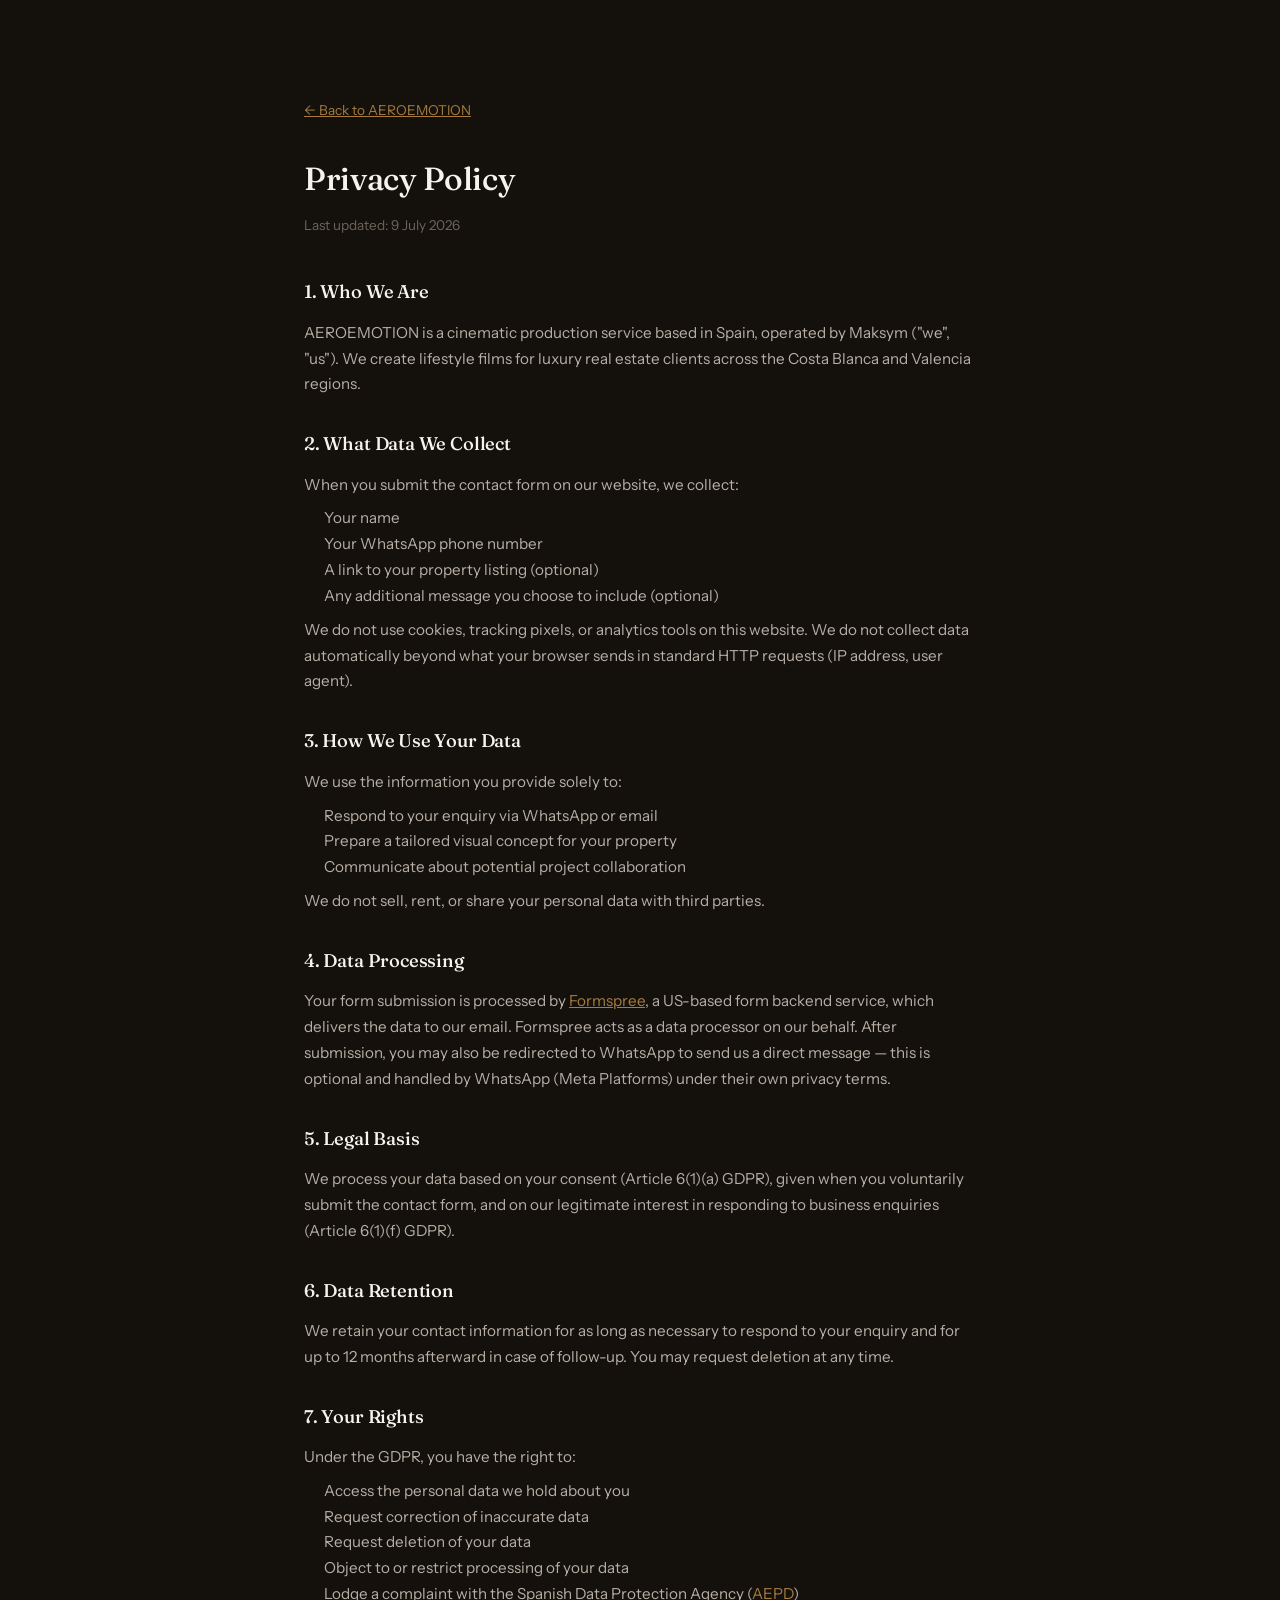
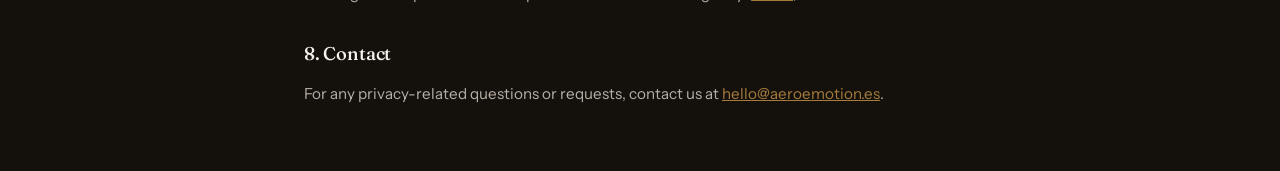
==== privacy.html @ 1908b2d3 "Wire up Formspree + WhatsApp form flow; add privacy policy and OG image Form now sends data to Forms" ====
<!DOCTYPE html>
<html lang="en">
<head>
<meta charset="UTF-8">
<meta name="viewport" content="width=device-width, initial-scale=1">
<meta name="theme-color" content="#14110d">
<title>Privacy Policy — AEROEMOTION</title>
<meta name="robots" content="noindex">
<link rel="icon" type="image/svg+xml" href="assets/images/favicon.svg">
<link rel="preconnect" href="https://fonts.googleapis.com">
<link rel="preconnect" href="https://fonts.gstatic.com" crossorigin>
<link href="https://fonts.googleapis.com/css2?family=Fraunces:ital,opsz,wght@0,9..144,300..700;1,9..144,400..600&family=Instrument+Sans:ital,wght@0,400;0,500;0,600;0,700;1,400;1,500&display=swap" rel="stylesheet">
<link rel="stylesheet" href="css/style.css">
<style>
  .privacy { max-width: 720px; margin: 0 auto; padding: 6rem 1.5rem 4rem; }
  .privacy h1 { font-family: 'Fraunces', serif; font-size: 2rem; margin-bottom: 0.5rem; color: #f6f3ee; }
  .privacy .updated { font-size: 0.85rem; color: #6b6359; margin-bottom: 2.5rem; }
  .privacy h2 { font-family: 'Fraunces', serif; font-size: 1.15rem; color: #f6f3ee; margin: 2rem 0 0.75rem; }
  .privacy p, .privacy li { font-size: 0.95rem; line-height: 1.7; color: #b7afa5; }
  .privacy ul { padding-left: 1.25rem; margin: 0.5rem 0; }
  .privacy a { color: #A67B3D; text-decoration: underline; }
  .privacy__back { display: inline-block; margin-bottom: 2rem; font-size: 0.85rem; color: #6b6359; text-decoration: none; }
  .privacy__back:hover { color: #b7afa5; }
</style>
</head>
<body>

<main class="privacy">
  <a href="/" class="privacy__back">&larr; Back to AEROEMOTION</a>

  <h1>Privacy Policy</h1>
  <p class="updated">Last updated: 9 July 2026</p>

  <h2>1. Who We Are</h2>
  <p>AEROEMOTION is a cinematic production service based in Spain, operated by Maksym ("we", "us"). We create lifestyle films for luxury real estate clients across the Costa Blanca and Valencia regions.</p>

  <h2>2. What Data We Collect</h2>
  <p>When you submit the contact form on our website, we collect:</p>
  <ul>
    <li>Your name</li>
    <li>Your WhatsApp phone number</li>
    <li>A link to your property listing (optional)</li>
    <li>Any additional message you choose to include (optional)</li>
  </ul>
  <p>We do not use cookies, tracking pixels, or analytics tools on this website. We do not collect data automatically beyond what your browser sends in standard HTTP requests (IP address, user agent).</p>

  <h2>3. How We Use Your Data</h2>
  <p>We use the information you provide solely to:</p>
  <ul>
    <li>Respond to your enquiry via WhatsApp or email</li>
    <li>Prepare a tailored visual concept for your property</li>
    <li>Communicate about potential project collaboration</li>
  </ul>
  <p>We do not sell, rent, or share your personal data with third parties.</p>

  <h2>4. Data Processing</h2>
  <p>Your form submission is processed by <a href="https://formspree.io/legal/privacy-policy/" target="_blank" rel="noopener">Formspree</a>, a US-based form backend service, which delivers the data to our email. Formspree acts as a data processor on our behalf. After submission, you may also be redirected to WhatsApp to send us a direct message — this is optional and handled by WhatsApp (Meta Platforms) under their own privacy terms.</p>

  <h2>5. Legal Basis</h2>
  <p>We process your data based on your consent (Article 6(1)(a) GDPR), given when you voluntarily submit the contact form, and on our legitimate interest in responding to business enquiries (Article 6(1)(f) GDPR).</p>

  <h2>6. Data Retention</h2>
  <p>We retain your contact information for as long as necessary to respond to your enquiry and for up to 12 months afterward in case of follow-up. You may request deletion at any time.</p>

  <h2>7. Your Rights</h2>
  <p>Under the GDPR, you have the right to:</p>
  <ul>
    <li>Access the personal data we hold about you</li>
    <li>Request correction of inaccurate data</li>
    <li>Request deletion of your data</li>
    <li>Object to or restrict processing of your data</li>
    <li>Lodge a complaint with the Spanish Data Protection Agency (<a href="https://www.aepd.es" target="_blank" rel="noopener">AEPD</a>)</li>
  </ul>

  <h2>8. Contact</h2>
  <p>For any privacy-related questions or requests, contact us at <a href="mailto:hello@aeroemotion.es">hello@aeroemotion.es</a>.</p>
</main>

</body>
</html>
---- css/style.css ----
/* ============ Reset & base ============ */
*, *::before, *::after { box-sizing: border-box; }
html { scroll-behavior: smooth; scroll-padding-top: 6.5rem; cursor: default; }
input, textarea, select { cursor: text; }
select { cursor: default; }
body {
  margin: 0;
  background: #14110d;
  color: #f6f3ee;
  font-family: 'Instrument Sans', system-ui, sans-serif;
  font-size: 16px;
  line-height: 1.65;
  -webkit-font-smoothing: antialiased;
  overflow-x: hidden;
}
img, video { display: block; max-width: 100%; }
a { color: inherit; text-decoration: none; }
button { font-family: inherit; cursor: pointer; background: none; border: none; color: inherit; }
ul, ol { margin: 0; padding: 0; list-style: none; }
h1, h2, h3, h4 { margin: 0; font-family: 'Fraunces', serif; font-weight: 500; letter-spacing: -0.01em; }
p { margin: 0; }
::selection { background: #D4A853; color: #14110d; }

:focus-visible {
  outline: 2px solid #A67B3D;
  outline-offset: 3px;
  border-radius: 2px;
}

@media (prefers-reduced-motion: reduce) {
  *, *::before, *::after { animation-duration: 0.01ms !important; animation-iteration-count: 1 !important; transition-duration: 0.01ms !important; scroll-behavior: auto !important; }
}

/* ============ Helpers ============ */
.skip-link {
  position: absolute;
  left: -9999px;
  top: 1rem;
  background: #D4A853;
  color: #14110d;
  padding: 0.6rem 1rem;
  border-radius: 0.4rem;
  font-weight: 600;
  z-index: 100;
}
.skip-link:focus { left: 1rem; }

.grain {
  position: fixed;
  inset: 0;
  z-index: 90;
  pointer-events: none;
  opacity: 0.05;
  mix-blend-mode: overlay;
  background-image: url("data:image/svg+xml,%3Csvg xmlns='http://www.w3.org/2000/svg' width='200' height='200'%3E%3Cfilter id='n'%3E%3CfeTurbulence type='fractalNoise' baseFrequency='0.9' numOctaves='2' stitchTiles='stitch'/%3E%3C/filter%3E%3Crect width='100%25' height='100%25' filter='url(%23n)'/%3E%3C/svg%3E");
  background-size: 200px 200px;
  animation: grain-shift 1.6s steps(10) infinite;
}
@keyframes grain-shift {
  0%, 100% { background-position: 0px 0px; }
  10% { background-position: -37px -18px; }
  20% { background-position: 64px -52px; }
  30% { background-position: -82px 31px; }
  40% { background-position: 19px 77px; }
  50% { background-position: -55px -41px; }
  60% { background-position: 88px 12px; }
  70% { background-position: -23px -69px; }
  80% { background-position: 41px 58px; }
  90% { background-position: -67px 24px; }
}

/* Desktop has the nav-underline scroll-spy for orientation; mobile loses
   all of that the moment the hamburger menu closes, on a page long enough
   that "how much is left" is a real question. A thin persistent bar
   answers it without taking any attention. */
@media (max-width: 900px) {
  .scroll-progress {
    position: fixed;
    top: 0;
    left: 0;
    height: 3px;
    width: 0%;
    background: linear-gradient(90deg, #A67B3D, #C49440);
    z-index: 95;
    pointer-events: none;
  }
}

.wrap {
  width: 100%;
  max-width: 1280px;
  margin-inline: auto;
  padding-inline: 1.5rem;
}
@media (min-width: 768px) { .wrap { padding-inline: 2.5rem; } }

.section { padding-block: clamp(4rem, 10vw, 8rem); }
@media (max-width: 900px) {
  /* Every dark section sat on the exact same flat black with zero variation,
     which is what reads as cheap/flat on a small screen where you can't see
     several sections at once for the rhythm to register. A per-section glow
     tied to each section's own box created a visible seam at every section
     boundary (each one faded back to black at a slightly different point).
     A single fixed, viewport-relative glow has no per-section edges to line
     up, so it adds depth without ever creating a seam. */
  body::before {
    content: '';
    position: fixed;
    inset: 0;
    z-index: -1;
    pointer-events: none;
    background:
      radial-gradient(ellipse 70% 45% at 18% 20%, rgba(166,123,61,0.05), transparent 60%),
      radial-gradient(ellipse 65% 45% at 85% 75%, rgba(166,123,61,0.045), transparent 60%);
  }
}

.section-head { max-width: 46rem; margin-bottom: clamp(2.5rem, 6vw, 4.5rem); }
.section-head h2 { font-size: clamp(2rem, 4.2vw, 3.25rem); line-height: 1.12; margin-bottom: 1.25rem; text-wrap: balance; }
.section-head .lead { max-width: 38rem; }

/* One emphasised phrase per paragraph — gives the eye something to catch
   on a skim instead of every paragraph being a uniform grey block. */
.hl { color: #C49440; font-weight: 700; }

.eyebrow {
  display: inline-block;
  font-family: 'Instrument Sans', sans-serif;
  font-size: 0.75rem;
  font-weight: 600;
  letter-spacing: 0.22em;
  text-transform: uppercase;
  color: #A67B3D;
  margin-bottom: 1rem;
}

.lead { color: #b7afa5; font-size: 1.05rem; line-height: 1.7; }

/* Buttons */
.btn {
  display: inline-flex;
  align-items: center;
  justify-content: center;
  gap: 0.6rem;
  padding: 0.85rem 1.75rem;
  border-radius: 999px;
  font-size: 0.875rem;
  font-weight: 600;
  letter-spacing: 0.02em;
  white-space: nowrap;
  transition: transform 0.35s cubic-bezier(.16,1,.3,1), background-color 0.25s, border-color 0.25s, color 0.25s, box-shadow 0.35s;
}
.btn--primary {
  position: relative;
  overflow: hidden;
  background: #D4A853;
  color: #14110d;
  border: 1px solid #7A5520;
}
.btn--primary:hover { background: #E0BD6A; transform: translateY(-2px); box-shadow: 0 14px 32px -16px rgba(212,168,83,0.55); }
.btn--primary:active { background: #E0BD6A; transform: scale(0.96); box-shadow: 0 6px 18px -10px rgba(212,168,83,0.5); }
/* A slow metallic glint sweeping across the fill — reads as polished metal
   rather than a flat colour block. */
.btn--primary::after {
  content: '';
  position: absolute;
  top: 0;
  left: -60%;
  width: 35%;
  height: 100%;
  background: linear-gradient(100deg, transparent, rgba(255,255,255,0.65), rgba(122,85,32,0.35), transparent);
  pointer-events: none;
  animation: metal-shine 6s ease-in-out infinite;
}
@keyframes metal-shine {
  0% { left: -60%; }
  20% { left: 130%; }
  100% { left: 130%; }
}
.btn--ghost { border: 1px solid rgba(246,243,238,0.16); color: #f6f3ee; }
.btn--ghost:hover { border-color: #A67B3D; color: #A67B3D; transform: translateY(-2px); box-shadow: 0 12px 28px -16px rgba(166,123,61,0.4); }
.btn--ghost:active { border-color: #A67B3D; color: #A67B3D; transform: scale(0.96); }
.btn--ghost .icon { width: 1.1rem; height: 1.1rem; transition: transform 0.3s cubic-bezier(.16,1,.3,1); }
.btn--ghost:hover .icon { transform: translateX(3px); }
.btn--sm { padding: 0.6rem 1.35rem; font-size: 0.8rem; }

.icon { width: 1.5rem; height: 1.5rem; }

/* Reveal-on-scroll */
.reveal { opacity: 0; transform: translateY(24px); transition: opacity 0.8s cubic-bezier(.16,1,.3,1), transform 0.8s cubic-bezier(.16,1,.3,1); }
.reveal.is-visible { opacity: 1; transform: translateY(0); }

/* Split-word headline reveal — headings get a line-by-line "blinds" reveal
   instead of the blanket block fade-up above. */
.reveal--split { opacity: 1; transform: none; transition: none; }
.reveal--split .word { display: inline-block; overflow: hidden; }
.reveal--split .word__inner {
  display: inline-block;
  transform: translateY(110%);
  transition: transform 0.75s cubic-bezier(.16,1,.3,1);
  transition-delay: calc(var(--word-i, 0) * 50ms);
}
.reveal--split.is-visible .word__inner { transform: translateY(0); }

/* ============ Navbar ============ */
.navbar {
  position: fixed;
  top: 1rem;
  left: 1rem;
  right: 1rem;
  z-index: 50;
  border-radius: 1rem;
  border: 1px solid rgba(246,243,238,0.08);
  background: rgba(12,11,10,0.55);
  backdrop-filter: blur(16px);
  -webkit-backdrop-filter: blur(16px);
  transition: background-color 0.3s, border-color 0.3s, box-shadow 0.3s;
}
.navbar.is-scrolled {
  background: rgba(12,11,10,0.85);
  border-color: rgba(246,243,238,0.12);
  box-shadow: 0 12px 32px -16px rgba(0,0,0,0.5);
}
.navbar__inner {
  display: flex;
  align-items: center;
  justify-content: space-between;
  padding: 0.85rem 1.25rem;
}
.navbar__logo {
  font-family: 'Fraunces', serif;
  font-size: 1.05rem;
  font-weight: 600;
  letter-spacing: 0.12em;
}
.navbar__logo-accent {
  background: linear-gradient(135deg, #6B4A1A 0%, #A67B3D 25%, #D4A853 50%, #C49440 75%, #7A5520 100%);
  -webkit-background-clip: text;
  -webkit-text-fill-color: transparent;
  background-clip: text;
}
.navbar__links { display: none; align-items: center; gap: 2rem; }
.navbar__link {
  position: relative;
  font-size: 0.85rem;
  font-weight: 500;
  color: #b7afa5;
  letter-spacing: 0.02em;
  transition: color 0.25s;
}
.navbar__link::after {
  content: '';
  position: absolute;
  left: 0;
  bottom: -0.4rem;
  width: 100%;
  height: 1px;
  background: #A67B3D;
  transform: scaleX(0);
  transform-origin: left;
  transition: transform 0.4s cubic-bezier(.16,1,.3,1);
}
.navbar__link:hover { color: #f6f3ee; }
.navbar__link.is-active { color: #f6f3ee; }
.navbar__link.is-active::after { transform: scaleX(1); }
.navbar__cta { margin-left: 0.5rem; }
.navbar__toggle {
  display: flex;
  align-items: center;
  justify-content: center;
  width: 2.75rem;
  height: 2.75rem;
  color: #f6f3ee;
}
.navbar__toggle .icon--close { display: none; }
.navbar__toggle.is-active .icon--open { display: none; }
.navbar__toggle.is-active .icon--close { display: block; }

.mobile-menu {
  position: fixed;
  inset: 0;
  z-index: 45;
  display: flex;
  flex-direction: column;
  justify-content: center;
  gap: 0.25rem;
  padding: 7rem 1.75rem 3rem;
  background: rgba(10,9,8,0.97);
  backdrop-filter: blur(20px);
  -webkit-backdrop-filter: blur(20px);
  opacity: 0;
  visibility: hidden;
  transform: translateY(-10px);
  transition: opacity 0.4s ease, transform 0.4s cubic-bezier(.16,1,.3,1), visibility 0.4s;
}
.mobile-menu.is-open { opacity: 1; visibility: visible; transform: translateY(0); }
.mobile-menu__nav { display: flex; flex-direction: column; }
.mobile-menu__link {
  padding: 1.1rem 0.1rem;
  font-family: 'Fraunces', serif;
  font-size: clamp(1.5rem, 6vw, 1.85rem);
  font-weight: 500;
  letter-spacing: -0.01em;
  color: #f6f3ee;
  border-bottom: 1px solid rgba(246,243,238,0.08);
}
.mobile-menu__cta { margin-top: 1.75rem; justify-content: center; padding: 1rem 1.75rem; min-height: 48px; }
html.menu-open, html.menu-open body { overflow: hidden; }

@media (min-width: 1024px) {
  .navbar__links { display: flex; }
  .navbar__toggle { display: none; }
  .mobile-menu { display: none; }
}

/* ============ Placeholder backgrounds ============ */
.placeholder-gradient {
  position: absolute;
  inset: 0;
  width: 100%;
  height: 100%;
}
.placeholder-gradient--hero {
  background: radial-gradient(ellipse at 65% 38%, rgba(166,123,61,0.16) 0%, transparent 62%), #1a1410;
}
.placeholder-gradient--1 {
  background: radial-gradient(ellipse at 35% 42%, rgba(166,123,61,0.10) 0%, transparent 58%), #141008;
}
.placeholder-gradient--2 {
  background: radial-gradient(ellipse at 68% 32%, rgba(90,150,130,0.08) 0%, transparent 58%), #0d1312;
}
.placeholder-gradient--3 {
  background: radial-gradient(ellipse at 50% 28%, rgba(166,123,61,0.12) 0%, transparent 55%), #120f0a;
}

/* ============ Hero art (generative placeholder scene) ============ */
.hero__art { position: absolute; inset: 0; pointer-events: none; }
.hero__art svg { width: 100%; height: 100%; display: block; }

.hero-art__sun {
  fill: #A67B3D;
  fill-opacity: 0.55;
  transform-origin: 1220px 210px;
  animation: sun-pulse 14s ease-in-out infinite;
}
@keyframes sun-pulse {
  0%, 100% { transform: scale(1); opacity: 0.7; }
  50% { transform: scale(1.18); opacity: 1; }
}

.hero-art__ridge--back { fill: #24343a; fill-opacity: 0.55; }
.hero-art__ridge--front { fill: #14110e; }
.hero-art__glint { fill: #A67B3D; fill-opacity: 0.14; }

.hero-art__flightpath {
  fill: none;
  stroke: #A67B3D;
  stroke-opacity: 0.4;
  stroke-width: 1.5;
  stroke-dasharray: 2 14;
  stroke-linecap: round;
  animation: flightpath-flow 8s linear infinite;
}
@keyframes flightpath-flow {
  to { stroke-dashoffset: -160; }
}

.hero-art__drone {
  fill: #f6e7c8;
  animation: drone-fly 20s ease-in-out infinite alternate;
}
@keyframes drone-fly {
  0%   { cx: -40px; cy: 300px; opacity: 0; }
  10%  { opacity: 1; }
  30%  { cx: 320px; cy: 195px; }
  55%  { cx: 760px; cy: 260px; }
  80%  { cx: 1180px; cy: 190px; }
  90%  { opacity: 1; }
  100% { cx: 1650px; cy: 240px; opacity: 0; }
}

/* ============ Hero ============ */
.hero {
  position: relative;
  min-height: 100vh;
  min-height: 100dvh;
  display: flex;
  align-items: flex-end;
  overflow: hidden;
}
.hero__media { position: absolute; inset: 0; overflow: hidden; }
.hero__overlay {
  position: absolute;
  inset: 0;
  /* Anchored to the actual heading position (set by JS) rather than a
     guessed fixed percentage, so the empty video area above the text
     always stays bright regardless of how many lines the heading wraps to. */
  background: linear-gradient(180deg,
    transparent 0%,
    transparent calc(var(--hero-zone-top, 65%) - 8%),
    rgba(12,11,10,0.8) var(--hero-zone-top, 65%),
    rgba(12,11,10,0.9) var(--hero-zone-bottom, 90%),
    rgba(12,11,10,0.95) 100%
  );
}
.hero__vignette {
  position: absolute;
  inset: 0;
  pointer-events: none;
}
.hero__particles {
  position: absolute;
  inset: 0;
  width: 100%;
  height: 100%;
  z-index: 2;
  pointer-events: none;
  mask-image: linear-gradient(
    to bottom,
    transparent 0%,
    transparent calc(var(--hero-zone-top, 65%) - 2%),
    black var(--hero-zone-top, 65%),
    black var(--hero-zone-bottom, 90%),
    transparent calc(var(--hero-zone-bottom, 90%) + 5%)
  );
  -webkit-mask-image: linear-gradient(
    to bottom,
    transparent 0%,
    transparent calc(var(--hero-zone-top, 65%) - 2%),
    black var(--hero-zone-top, 65%),
    black var(--hero-zone-bottom, 90%),
    transparent calc(var(--hero-zone-bottom, 90%) + 5%)
  );
}
.hero__content {
  position: relative;
  z-index: 5;
  width: 100%;
  padding-top: 8rem;
  padding-bottom: 1.75rem;
}
.hero__content::before {
  content: '';
  position: absolute;
  top: calc(8rem - 25px);
  left: 0;
  right: 32%;
  height: 1px;
  background: linear-gradient(90deg, transparent 0%, rgba(166,123,61,0.14) 12%, rgba(246,243,238,0.60) 48%, rgba(166,123,61,0.10) 80%, transparent 100%);
  pointer-events: none;
}
.hero__content::after {
  content: '';
  position: absolute;
  top: calc(8rem - 25px);
  left: 5%;
  right: 42%;
  height: 8px;
  background: linear-gradient(90deg, transparent, rgba(166,123,61,0.30), transparent);
  filter: blur(6px);
  pointer-events: none;
}
.hero__title {
  font-size: clamp(1.35rem, 3.6vw, 2.7rem);
  line-height: 1.15;
  text-wrap: balance;
  margin-bottom: 1.25rem;
}
.hero__actions .btn {
  padding: 0.65rem 1.4rem;
  font-size: 0.8rem;
}
@media (max-width: 640px) {
  .hero__actions { gap: 0.6rem; flex-wrap: nowrap; }
  .hero__actions .btn { flex: 1 1 0; min-width: 0; padding: 0.85rem 0.8rem; font-size: 0.74rem; min-height: 44px; }
  .hero__actions .btn .icon { flex-shrink: 0; }
}
.hero__title em { font-style: italic; color: #A67B3D; }
.hero__sub {
  font-size: clamp(1rem, 1.4vw, 1.15rem);
  color: rgba(183,175,165,0.72);
  margin-top: -0.5rem;
  margin-bottom: 1.75rem;
  line-height: 1.55;
  font-weight: 400;
}
.hero__lead { max-width: 38rem; margin-bottom: 2.25rem; font-size: 1.1rem; }
.hero__actions { display: flex; flex-wrap: wrap; gap: 1rem; margin-bottom: 0; }
.hero__chips {
  display: flex;
  flex-wrap: wrap;
  gap: 0.75rem 1.25rem;
  font-size: 0.78rem;
  font-weight: 600;
  letter-spacing: 0.14em;
  text-transform: uppercase;
  color: #8a8178;
}
.hero__chips li { position: relative; padding-left: 1.4rem; }
.hero__chips li::before {
  content: '';
  position: absolute;
  left: 0;
  top: 50%;
  transform: translateY(-50%);
  width: 6px;
  height: 6px;
  border-radius: 50%;
  background: #A67B3D;
}
.hero__chips li:first-child { padding-left: 0; }
.hero__chips li:first-child::before { display: none; }

.scroll-cue {
  position: absolute;
  bottom: 2rem;
  left: 50%;
  transform: translateX(-50%);
  z-index: 5;
  display: flex;
  flex-direction: column;
  align-items: center;
  gap: 0.5rem;
  font-size: 0.7rem;
  font-weight: 600;
  letter-spacing: 0.22em;
  text-transform: uppercase;
  color: #b7afa5;
  transition: color 0.25s;
}
.scroll-cue:hover { color: #A67B3D; }
.scroll-cue .icon { width: 1.1rem; height: 1.1rem; animation: bob 2.2s ease-in-out infinite; }
@keyframes bob {
  0%, 100% { transform: translateY(0); opacity: 0.6; }
  50% { transform: translateY(6px); opacity: 1; }
}
@media (max-width: 640px) { .scroll-cue { display: none; } }

/* ============ Screen media (shared by laptop / phone / hero) ============ */
.screen-media { position: relative; width: 100%; height: 100%; overflow: hidden; }
.screen-media__layer {
  opacity: 0;
  transition: opacity 0.7s cubic-bezier(.16,1,.3,1);
  z-index: 1;
}
.screen-media__layer.is-active { opacity: 1; z-index: 2; }
.screen-media__placeholder {
  position: absolute;
  inset: 0;
  display: flex;
  flex-direction: column;
  align-items: center;
  justify-content: center;
  gap: 0.6rem;
  text-align: center;
  padding: 1rem;
}
.screen-media__tag {
  font-size: 0.7rem;
  font-weight: 600;
  letter-spacing: 0.2em;
  text-transform: uppercase;
  color: rgba(246,243,238,0.55);
}
.screen-media__title {
  font-family: 'Fraunces', serif;
  font-size: clamp(1.1rem, 2.4vw, 1.75rem);
  color: rgba(246,243,238,0.85);
}
.screen-media__video {
  position: absolute;
  inset: 0;
  width: 100%;
  height: 100%;
  object-fit: cover;
  opacity: 0;
  transition: opacity 0.6s ease;
}
.screen-media__video.is-loaded { opacity: 1; }
/* The hero has a real poster frame (the video's own first frame), so it
   should be visible immediately instead of fading in from the abstract
   gradient placeholder underneath — that placeholder is for the tier
   videos, which have no poster of their own yet. */
.screen-media__video--hero { opacity: 1; filter: contrast(1.06) saturate(1.1) brightness(0.94); }

.play-badge {
  display: flex;
  align-items: center;
  justify-content: center;
  width: 3.25rem;
  height: 3.25rem;
  border-radius: 50%;
  background: rgba(246,243,238,0.1);
  border: 1px solid rgba(246,243,238,0.25);
  color: #f6f3ee;
  backdrop-filter: blur(6px);
}
.play-badge svg { width: 1.1rem; height: 1.1rem; }
.play-badge--sm { width: 2.25rem; height: 2.25rem; }
.play-badge--sm svg { width: 0.85rem; height: 0.85rem; }

/* Cinematic hover cursor (device screens, fine-pointer only) */
.cine-cursor {
  position: fixed;
  top: 0;
  left: 0;
  z-index: 95;
  display: flex;
  align-items: center;
  justify-content: center;
  width: 4.25rem;
  height: 4.25rem;
  border-radius: 50%;
  border: 1px solid rgba(166,123,61,0.45);
  background: rgba(12,11,10,0.4);
  backdrop-filter: blur(4px);
  color: #f6f3ee;
  pointer-events: none;
  opacity: 0;
  transform: translate3d(var(--cx, -100px), var(--cy, -100px), 0) translate(-50%, -50%) scale(0.6);
  transition: opacity 0.3s ease, transform 0.15s ease-out;
}
.cine-cursor.is-active {
  opacity: 1;
  transform: translate3d(var(--cx, -100px), var(--cy, -100px), 0) translate(-50%, -50%) scale(1);
}
.cine-cursor svg { width: 1.05rem; height: 1.05rem; }
.cine-cursor span {
  position: absolute;
  bottom: -1.5rem;
  font-size: 0.6rem;
  font-weight: 600;
  letter-spacing: 0.22em;
  text-transform: uppercase;
  color: rgba(246,243,238,0.55);
  white-space: nowrap;
}
@media (hover: none), (pointer: coarse) { .cine-cursor { display: none; } }

/* ============ Shift hooks ============ */
.shift__hooks {
  display: grid;
  grid-template-columns: 1fr 1fr;
  gap: 1.5rem 2.5rem;
  padding-top: 1.5rem;
  margin-bottom: clamp(2.5rem, 6vw, 4rem);
  border-top: 1px solid rgba(246,243,238,0.1);
}
.shift__hook {
  font-family: 'Instrument Sans', sans-serif;
  font-style: normal;
  font-weight: 700;
  font-size: clamp(1.05rem, 1.8vw, 1.3rem);
  line-height: 1.35;
  letter-spacing: -0.01em;
  color: #f6f3ee;
}
@media (max-width: 900px) {
  .shift__hooks { position: relative; overflow: hidden; }
  .shift__hooks::after {
    content: '';
    position: absolute;
    top: -1px;
    left: -25%;
    width: 25%;
    height: 1px;
    background: linear-gradient(90deg, transparent, rgba(166,123,61,0.9), transparent);
    filter: blur(0.5px);
    pointer-events: none;
  }
  .shift__hooks.is-visible::after {
    animation: glint-sweep-once 1.3s ease-out 0.4s 1;
  }
  @keyframes glint-sweep-once {
    from { left: -25%; }
    to { left: 100%; }
  }
}
@media (max-width: 768px) {
  .shift__hooks { grid-template-columns: 1fr; gap: 1.25rem; }
}

/* ============ The Shift ============ */
.philosophy { position: relative; z-index: 0; }
.philosophy__glow {
  position: absolute;
  inset: 0;
  z-index: -1;
  pointer-events: none;
  opacity: 0;
  transition: opacity 0.8s ease;
  background: radial-gradient(circle 480px at var(--gx, 50%) var(--gy, 35%), rgba(166,123,61,0.07), rgba(166,123,61,0.025) 45%, transparent 72%);
}
.philosophy__glow.is-active { opacity: 1; }
.shift__grid {
  display: grid;
  grid-template-columns: 1fr;
  gap: 1.5rem;
}
@media (min-width: 768px) { .shift__grid { grid-template-columns: 1fr 1fr; gap: 2rem; } }

.shift-card.reveal {
  transform: perspective(900px) rotateX(var(--rx, 0deg)) rotateY(var(--ry, 0deg));
}
.shift-card {
  position: relative;
  padding: 2.5rem 2rem;
  border-radius: 4px;
  border: 1px solid;
  overflow: hidden;
  will-change: transform;
}
.shift-card--old {
  background: rgba(14,13,12,0.5);
  border-color: rgba(120,115,110,0.12);
}
.shift-card--new {
  background:
    linear-gradient(90deg, transparent 2%, rgba(107,74,26,0.55) 15%, rgba(212,168,83,0.8) 50%, rgba(107,74,26,0.55) 85%, transparent 98%) top / 100% 2px no-repeat,
    rgba(28,18,10,0.7);
  border-color: rgba(166,123,61,0.06);
  box-shadow:
    0 -4px 16px -4px rgba(212,168,83,0.12),
    0 2px 10px -3px rgba(0,0,0,0.4);
}
.shift-card::before {
  content: '';
  position: absolute;
  inset: 0;
  border-radius: inherit;
  background: radial-gradient(circle at var(--mx, 50%) var(--my, 50%), rgba(166,123,61,0.14), transparent 50%);
  transform-origin: var(--mx, 50%) var(--my, 50%);
  opacity: 0;
  transform: scale(0.85);
  transition: opacity 0.35s, transform 0.35s;
  pointer-events: none;
}
.shift-card:hover { border-color: rgba(166,123,61,0.35); }
.shift-card:hover::before { opacity: 1; transform: scale(1); }
.shift-card::after {
  content: '';
  position: absolute;
  inset: 0;
  border-radius: inherit;
  background: radial-gradient(circle at var(--mx, 50%) var(--my, 50%), rgba(242,214,122,0.30), transparent 30%);
  opacity: 0;
  pointer-events: none;
}
.shift-card.is-glow-transfer::after { animation: glow-spark 0.5s ease-out; }
.shift-card__label {
  font-size: 0.68rem;
  font-weight: 700;
  letter-spacing: 0.14em;
  text-transform: uppercase;
  margin-bottom: 1.25rem;
}
.shift-card--old .shift-card__label { color: #48423d; }
.shift-card--new .shift-card__label { color: #A67B3D; }

.shift-card__title {
  font-family: 'Fraunces', serif;
  font-size: clamp(1.25rem, 2.4vw, 1.85rem);
  line-height: 1.2;
  margin-bottom: 1rem;
}
.shift-card--old .shift-card__title { color: #4a4540; }
.shift-card--new .shift-card__title { color: #f6f3ee; }

.shift-card__body {
  font-size: 1rem;
  line-height: 1.75;
  margin-bottom: 1.75rem;
}
.shift-card--old .shift-card__body { color: #48423d; }
.shift-card--new .shift-card__body { color: #b7afa5; }

.shift-card__list {
  list-style: none;
  padding: 0;
  margin: 0;
  display: flex;
  flex-direction: column;
  gap: 0.65rem;
}
.shift-card__list li {
  display: flex;
  align-items: baseline;
  gap: 0.65rem;
  font-size: 1rem;
}
.shift-card--old .shift-card__list li { color: #3d3830; }
.shift-card--old .shift-card__list li::before { content: '×'; color: #3d3830; flex-shrink: 0; }
.shift-card--new .shift-card__list li { color: #C49440; }
.shift-card--new .shift-card__list li::before { content: '→'; color: #A67B3D; flex-shrink: 0; }

@property --mx { syntax: '<percentage>'; inherits: true; initial-value: 50%; }
@property --my { syntax: '<percentage>'; inherits: true; initial-value: 50%; }
@property --rx { syntax: '<angle>'; inherits: false; initial-value: 0deg; }
@property --ry { syntax: '<angle>'; inherits: false; initial-value: 0deg; }
@property --depth-scale { syntax: '<number>'; inherits: false; initial-value: 1; }
/* Higher specificity than .reveal.is-visible so the tilt transform isn't
   clobbered once a card has scrolled into view. */
.pillar.reveal, .audience-card.reveal {
  transform: perspective(900px) rotateX(var(--rx, 0deg)) rotateY(var(--ry, 0deg));
}
.pillar {
  position: relative;
  padding: 2rem;
  border-radius: 1.25rem;
  background: #161310;
  border: 1px solid rgba(246,243,238,0.08);
  overflow: hidden;
  cursor: default;
  transition: border-color 0.3s, --rx 0.35s ease-out, --ry 0.35s ease-out;
  will-change: transform;
}
.pillar::before {
  content: '';
  position: absolute;
  inset: 0;
  border-radius: inherit;
  background: radial-gradient(circle at var(--mx, 50%) var(--my, 50%), rgba(166,123,61,0.16), transparent 50%);
  transform-origin: var(--mx, 50%) var(--my, 50%);
  transform: scale(0.55);
  opacity: 0;
  transition: opacity 0.4s ease, transform 0.4s ease, --mx 0.12s ease-out, --my 0.12s ease-out;
  pointer-events: none;
}
.pillar:hover { border-color: rgba(166,123,61,0.35); }
.pillar:hover::before { opacity: 1; transform: scale(1); }
.pillar::after, .audience-card::after {
  content: '';
  position: absolute;
  inset: 0;
  border-radius: inherit;
  background: radial-gradient(circle at var(--mx, 50%) var(--my, 50%), rgba(242,214,122,0.35), transparent 30%);
  opacity: 0;
  pointer-events: none;
}
.pillar.is-glow-transfer::after, .audience-card.is-glow-transfer::after {
  animation: glow-spark 0.5s ease-out;
}
@keyframes glow-spark {
  from { opacity: 0.9; }
  to { opacity: 0; }
}

/* Touch equivalent of the cursor tilt/spotlight: continuous scroll-position
   tilt instead of pointer position — driven by JS setting --rx/--mx/--my
   on every scroll frame while .is-scroll-tilt is active. */
.pillar.is-scroll-tilt, .audience-card.is-scroll-tilt, .shift-card.is-scroll-tilt {
  transform: perspective(900px) rotateX(var(--rx, 0deg)) rotateY(var(--ry, 0deg)) scale(var(--depth-scale, 1));
  transition: border-color 0.3s;
}
.pillar.is-scroll-tilt::before, .audience-card.is-scroll-tilt::before, .shift-card.is-scroll-tilt::before {
  opacity: 1;
  transform: scale(1);
}
.pillar__icon {
  display: flex;
  align-items: center;
  justify-content: center;
  width: 3rem;
  height: 3rem;
  border-radius: 50%;
  border: 1px solid rgba(166,123,61,0.18);
  color: #A67B3D;
  margin-bottom: 1.25rem;
}
.pillar__icon svg { width: 1.4rem; height: 1.4rem; }
.pillar__title { font-size: 1.15rem; margin-bottom: 0.6rem; }
.pillar__text { color: #b7afa5; font-size: 0.95rem; }

/* ============ Services layout ============ */
/* Mobile: simple stack, reordered so the device mockup sits right under the
   tabs (tabs + demo visible together) instead of after a long block of text.
   Desktop: restores the original 2-column layout via explicit grid placement. */
.services__layout {
  display: flex;
  flex-direction: column;
  gap: clamp(1.5rem, 4vw, 2.5rem);
}
.services__intro { order: 1; display: flex; flex-direction: column; gap: 1.25rem; }
.demo-stage { order: 2; }
.services__details { order: 3; display: flex; flex-direction: column; gap: 1.25rem; }

.services__intro .section-head { margin-bottom: 0; max-width: none; }
.services__intro .section-head h2 { font-size: clamp(1.55rem, 2.8vw, 2.2rem); margin-bottom: 0.5rem; }
.services { padding-block: clamp(1.25rem, 2vw, 2rem); }

@media (min-width: 900px) {
  .services__layout {
    display: grid;
    grid-template-columns: 2fr 3fr;
    column-gap: clamp(2rem, 4vw, 3.5rem);
    row-gap: 1.25rem;
    align-items: start;
  }
  .services__intro { grid-column: 1; grid-row: 1; }
  .services__details { grid-column: 1; grid-row: 2; }
  .demo-stage { grid-column: 2; grid-row: 1 / 3; position: sticky; top: 5.5rem; }
}

/* ============ Services / Tier switcher ============ */
.founding-badge {
  position: relative;
  display: flex;
  align-items: center;
  flex-wrap: wrap;
  gap: 0.4rem 0.75rem;
  padding: 0.65rem 1rem;
  border: 1px solid rgba(166,123,61,0.12);
  border-left: none;
  border-radius: 8px;
  padding-left: calc(1rem + 3px);
  background: rgba(166,123,61,0.05);
  margin-bottom: 1.25rem;
}
.founding-badge::before {
  content: '';
  position: absolute;
  left: 0;
  top: 6px;
  bottom: 6px;
  width: 3px;
  border-radius: 2px;
  background: linear-gradient(180deg, rgba(107,74,26,0.15), rgba(212,168,83,0.85) 50%, rgba(107,74,26,0.15));
  box-shadow: 0 0 8px 1px rgba(212,168,83,0.2);
}
@media (max-width: 900px) {
  .founding-badge { overflow: hidden; }
  .founding-badge::after, .tier-tab.is-active::after {
    content: '';
    position: absolute;
    top: 0;
    left: -60%;
    width: 45%;
    height: 100%;
    background: linear-gradient(100deg, transparent, rgba(255,255,255,0.18), transparent);
    pointer-events: none;
    animation: gold-sheen 7s ease-in-out infinite;
  }
  /* Offset so the two sheens (badge + active tab) don't pulse in perfect
     lockstep — two unrelated elements visibly synced to the same beat
     reads as a templated trick rather than something considered. */
  .tier-tab.is-active::after {
    animation-delay: 3.2s;
  }
  @keyframes gold-sheen {
    0% { left: -60%; }
    16% { left: 130%; }
    100% { left: 130%; }
  }
}
.founding-badge__tag {
  font-size: 0.7rem;
  font-weight: 700;
  letter-spacing: 0.06em;
  text-transform: uppercase;
  color: #14110d;
  background: #D4A853;
  padding: 0.3rem 0.65rem;
  border-radius: 999px;
  white-space: nowrap;
}
.founding-badge__text {
  font-size: 0.8rem;
  line-height: 1.4;
  color: rgba(183,175,165,0.85);
}
.services__price-context {
  font-size: 0.9rem;
  font-style: italic;
  color: rgba(183,175,165,0.65);
  margin-top: 0.75rem;
}
.tier-switcher {
  display: flex;
  flex-direction: column;
  gap: 0.5rem;
}
.tier-tab {
  display: flex;
  align-items: center;
  gap: 0.65rem;
  padding: 0.65rem 1rem;
  border-radius: 8px;
  border: 1px solid rgba(246,243,238,0.10);
  color: #b7afa5;
  font-size: 0.85rem;
  font-weight: 600;
  width: 100%;
  text-align: left;
  transition: border-color 0.3s, color 0.3s, background-color 0.3s;
}
.tier-tab__price {
  margin-left: auto;
  font-size: 0.75rem;
  font-weight: 400;
  font-style: italic;
  color: rgba(183,175,165,0.5);
  white-space: nowrap;
  padding-left: 0.5rem;
  display: inline-block;
}
.tier-tab__price.is-pulse { animation: price-pulse 0.4s ease-out; }
@keyframes price-pulse {
  0% { transform: scale(1); }
  45% { transform: scale(1.14); }
  100% { transform: scale(1); }
}
.tier-tab__price-old {
  margin-right: 0.3em;
  font-size: 0.85em;
  color: rgba(183,175,165,0.4);
  text-decoration: line-through;
  font-style: normal;
}
.tier-tab.is-active .tier-tab__price { color: rgba(166,123,61,0.65); }
.tier-tab.is-active .tier-tab__price-old { color: rgba(183,175,165,0.45); }
.tier-tab__index { font-family: 'Fraunces', serif; font-weight: 500; opacity: 0.6; min-width: 1.6rem; }
.tier-tab:hover { color: #f6f3ee; border-color: rgba(246,243,238,0.28); background: rgba(246,243,238,0.04); }
.tier-tab.is-active {
  background: rgba(166,123,61,0.12);
  border-color: rgba(166,123,61,0.18);
  color: #A67B3D;
  box-shadow: 0 0 12px -3px rgba(212,168,83,0.18);
}
.tier-tab.is-active .tier-tab__index { opacity: 0.8; }
@media (max-width: 900px) {
  .tier-switcher {
    flex-direction: row;
    flex-wrap: nowrap;
    overflow-x: auto;
    overflow-y: visible;
    scrollbar-width: none;
    -webkit-overflow-scrolling: touch;
    gap: 0.6rem;
    margin-bottom: clamp(2rem, 5vw, 3rem);
    margin-top: clamp(1.5rem, 4vw, 2.5rem);
    padding-bottom: 4px;
    mask-image: linear-gradient(90deg, black calc(100% - 1.5rem), transparent 100%);
  }
  .tier-switcher.is-scrolled { mask-image: linear-gradient(90deg, transparent 0, black 1.5rem, black calc(100% - 1.5rem), transparent 100%); }
  .tier-switcher.is-end { mask-image: linear-gradient(90deg, black 1.5rem, black 100%); }
  .tier-switcher.is-scrolled.is-end { mask-image: linear-gradient(90deg, transparent 0, black 1.5rem, black 100%); }
  .tier-switcher::-webkit-scrollbar { display: none; }
  .tier-tab {
    position: relative;
    overflow: hidden;
    flex: 0 0 auto;
    width: auto;
    max-width: 80%;
    flex-wrap: wrap;
    align-content: center;
    white-space: nowrap;
    border-radius: 18px;
    padding: 0.7rem 1rem;
    min-height: 44px;
    row-gap: 0.3rem;
  }
  .tier-tab__label { order: -1; flex: 1 1 100%; min-width: 0; overflow: hidden; text-overflow: ellipsis; font-size: 0.95rem; }
  .tier-tab__index { order: 0; }
  .tier-tab__price { order: 1; padding-left: 0.4rem; flex-shrink: 0; margin-left: auto; }
  .tier-tab.is-active { background: #D4A853; border-color: #D4A853; color: #14110d; }
  .tier-tab.is-active .tier-tab__index { opacity: 0.7; }
  .tier-tab.is-active .tier-tab__price { color: rgba(12,11,10,0.6); }
  .tier-tab.is-active .tier-tab__price-old { color: rgba(12,11,10,0.4); }
}

/* ============ Demo stage & device mockups ============ */
.demo-stage {
  position: relative;
  display: flex;
  justify-content: center;
  padding-bottom: 1rem;
  transition: margin-bottom 0.5s cubic-bezier(.16,1,.3,1);
}
.device-laptop {
  width: min(100%, 760px);
  position: relative;
}
.device-laptop__screen {
  position: relative;
  aspect-ratio: 16 / 10;
  background: #15130f;
  border: 10px solid #1c1916;
  border-radius: 16px 16px 6px 6px;
  overflow: hidden;
  box-shadow: 0 50px 90px -30px rgba(0,0,0,0.65), 0 0 0 1px rgba(246,243,238,0.04);
}
.device-laptop__cam {
  position: absolute;
  top: -6px;
  left: 50%;
  transform: translateX(-50%);
  width: 6px;
  height: 6px;
  border-radius: 50%;
  background: #06504a; /* subtle camera glint */
  background: rgba(246,243,238,0.15);
  z-index: 3;
}
.device-laptop__base {
  height: 16px;
  margin: 0 -1.5%;
  background: linear-gradient(180deg, #25211c 0%, #18150f 100%);
  border-radius: 0 0 10px 10px;
  clip-path: polygon(1.5% 0, 98.5% 0, 100% 100%, 0% 100%);
  position: relative;
}
.device-laptop__base::after {
  content: '';
  position: absolute;
  top: 0;
  left: 50%;
  transform: translateX(-50%);
  width: 14%;
  height: 4px;
  background: rgba(0,0,0,0.4);
  border-radius: 0 0 6px 6px;
}

.device-phone {
  position: absolute;
  right: 6%;
  bottom: -18%;
  width: min(28%, 185px);
  aspect-ratio: 9 / 19.5;
  border: 9px solid #1c1916;
  border-radius: 34px;
  overflow: hidden;
  background: #14110d;
  box-shadow: 0 40px 70px -25px rgba(0,0,0,0.7), 0 0 0 1px rgba(246,243,238,0.04);
  opacity: 0;
  transform: translateY(40px) scale(0.92);
  transition: opacity 0.7s cubic-bezier(.16,1,.3,1), transform 0.7s cubic-bezier(.16,1,.3,1);
  pointer-events: none;
  z-index: 10;
}
.demo-stage[data-tier-stage="3"] .device-phone {
  opacity: 1;
  transform: translateY(0) scale(1);
  pointer-events: auto;
}
.device-phone__island {
  position: absolute;
  top: 8px;
  left: 50%;
  transform: translateX(-50%);
  width: 30%;
  height: 14px;
  background: #14110d;
  border-radius: 999px;
  z-index: 4;
}
.device-phone__screen { position: relative; width: 100%; height: 100%; overflow: hidden; }

@media (max-width: 768px) {
  /* Keep the desktop's layered laptop+phone corner composition, just scaled
     down — and with enough reserved bottom space on the stage so the phone's
     corner overlap never bleeds past the section into Process below. */
  .demo-stage { padding-bottom: 2.75rem; }
  .device-phone {
    width: min(30%, 105px);
    right: 4%;
    bottom: 0;
    border-width: 6px;
    border-radius: 20px;
  }
  .device-phone__island { height: 8px; }
  /* The reel UI chrome was sized for the desktop mockup (185px wide); at
     105px the same absolute sizes ate most of the screen, leaving almost
     no visible video. Scale it down with the phone instead.
     These are qualified with the .device-phone ancestor (not just the bare
     class) specifically to out-rank the base .reel-ui__* rules declared
     later in the file — same specificity + earlier source order would
     otherwise always lose the cascade regardless of this media query. */
  .device-phone .reel-ui { padding: 0.25rem 0.18rem 0.22rem; }
  .device-phone .reel-ui__top { gap: 1px; }
  .device-phone .reel-ui__bar { height: 0.6px; }
  .device-phone .reel-ui__actions { right: 0.15rem; bottom: 1.05rem; gap: 0.22rem; }
  .device-phone .reel-action { gap: 0.04rem; }
  .device-phone .reel-action svg { width: 0.3rem; height: 0.3rem; }
  .device-phone .reel-action__count { font-size: 0.16rem; }
  .device-phone .reel-ui__caption { max-width: 58%; }
  .device-phone .reel-ui__username { font-size: 0.18rem; margin-bottom: 0.04rem; }
  .device-phone .reel-ui__text {
    font-size: 0.16rem;
    line-height: 1.3;
    display: -webkit-box;
    -webkit-box-orient: vertical;
    -webkit-line-clamp: 2;
    overflow: hidden;
  }
}

/* Viewfinder corner brackets — appear on hover/focus, framing the shot */
.frame-corners { position: absolute; inset: 0; z-index: 7; pointer-events: none; }
.frame-corner {
  position: absolute;
  width: 1.1rem;
  height: 1.1rem;
  border: 1.5px solid #A67B3D;
  opacity: 0;
  transition: opacity 0.45s ease, transform 0.45s cubic-bezier(.16,1,.3,1);
}
.frame-corner--tl { top: 0.7rem; left: 0.7rem; border-right: none; border-bottom: none; transform: translate(6px, 6px); }
.frame-corner--tr { top: 0.7rem; right: 0.7rem; border-left: none; border-bottom: none; transform: translate(-6px, 6px); }
.frame-corner--bl { bottom: 0.7rem; left: 0.7rem; border-right: none; border-top: none; transform: translate(6px, -6px); }
.frame-corner--br { bottom: 0.7rem; right: 0.7rem; border-left: none; border-top: none; transform: translate(-6px, -6px); }
.device-laptop__screen:hover .frame-corner,
.device-laptop__screen:focus-within .frame-corner {
  opacity: 0.85;
  transform: translate(0, 0);
}
.device-phone__screen .frame-corner { width: 0.65rem; height: 0.65rem; border-width: 1px; }
.device-phone__screen .frame-corner--tl, .device-phone__screen .frame-corner--tr { top: 0.5rem; }
.device-phone__screen .frame-corner--bl, .device-phone__screen .frame-corner--br { bottom: 0.5rem; }
.device-phone__screen .frame-corner--tl, .device-phone__screen .frame-corner--bl { left: 0.5rem; }
.device-phone__screen .frame-corner--tr, .device-phone__screen .frame-corner--br { right: 0.5rem; }

/* Watch-full-quality button — always visible (not hover-gated) since the
   mockups themselves are muted/cropped and there's no hover hint on touch.
   Sits above everything else in the screen so it's reachable regardless of
   tier/active layer. Anchored bottom-LEFT on the laptop specifically because
   the phone mockup overlaps the laptop's bottom-right corner at tier 3. */
.watch-full {
  position: absolute;
  left: 0.6rem;
  bottom: 0.6rem;
  z-index: 9;
  display: flex;
  align-items: center;
  gap: 0.4rem;
  padding: 0.5rem 0.85rem;
  border-radius: 999px;
  border: 1px solid rgba(246,243,238,0.18);
  background: rgba(12,11,10,0.6);
  backdrop-filter: blur(6px);
  -webkit-backdrop-filter: blur(6px);
  color: #f6f3ee;
  font-family: 'Instrument Sans', sans-serif;
  font-size: 0.72rem;
  font-weight: 600;
  white-space: nowrap;
  cursor: pointer;
  transition: border-color 0.25s, color 0.25s, background-color 0.25s, transform 0.25s;
}
.watch-full svg { width: 0.85rem; height: 0.85rem; flex-shrink: 0; }
.watch-full:hover, .watch-full:focus-visible {
  border-color: #A67B3D;
  color: #D4A853;
  background: rgba(12,11,10,0.8);
}
.watch-full:active { transform: scale(0.94); }
.watch-full[hidden] { display: none; }

/* Tier-switch scan sweep — a quick light wipe across the laptop screen */
.scan-sweep {
  position: absolute;
  inset: 0;
  z-index: 8;
  pointer-events: none;
  background: linear-gradient(100deg, transparent 42%, rgba(255,255,255,0.18) 50%, rgba(166,123,61,0.55) 53%, transparent 64%);
  opacity: 0;
  mix-blend-mode: screen;
}
.scan-sweep.is-sweeping { animation: scan-sweep 0.7s cubic-bezier(.4,0,.2,1); }
@keyframes scan-sweep {
  0%   { opacity: 0; transform: translateX(-60%); }
  15%  { opacity: 1; }
  85%  { opacity: 1; }
  100% { opacity: 0; transform: translateX(60%); }
}

/* Motion overlay chips (tier 2 / 3) */
.motion-overlay { position: absolute; inset: 0; z-index: 3; pointer-events: none; }
.motion-chip {
  position: absolute;
  display: flex;
  align-items: center;
  gap: 0.33rem;
  max-width: min(45%, 195px);
  padding: 0.42rem 0.82rem;
  border-radius: 999px;
  background: rgba(12,11,10,0.55);
  border: 1px solid rgba(166,123,61,0.35);
  backdrop-filter: blur(6px);
  font-size: 0.58rem;
  font-weight: 600;
  letter-spacing: 0.08em;
  text-transform: uppercase;
  color: #f6f3ee;
  opacity: 0;
  transform: translateY(8px);
  transition: opacity 0.6s cubic-bezier(.16,1,.3,1), transform 0.6s cubic-bezier(.16,1,.3,1);
}
.motion-chip svg { flex: none; width: 0.74rem; height: 0.74rem; color: #A67B3D; }
.motion-chip__text { min-width: 0; overflow: hidden; text-overflow: ellipsis; white-space: nowrap; }
.screen-media__layer.is-active .motion-chip { opacity: 1; transform: translateY(0); }
.motion-chip--location { top: 8%; left: 6%; transition-delay: 0.1s; }
.motion-chip--price { top: 8%; right: 6%; color: #14110d; background: #D4A853; border-color: #D4A853; transition-delay: 0.25s; }
.motion-chip--spec { bottom: 9%; left: 6%; max-width: min(70%, 270px); transition-delay: 0.4s; }
.motion-chip--price.is-active, .motion-chip--price { animation: none; }
.screen-media__layer.is-active .motion-chip { animation: chipfloat 5s ease-in-out infinite; }
.screen-media__layer.is-active .motion-chip--price { animation-delay: 0.4s; }
.screen-media__layer.is-active .motion-chip--spec { animation-delay: 0.8s; }
@keyframes chipfloat {
  0%, 100% { transform: translateY(0); }
  50% { transform: translateY(-4px); }
}
@media (max-width: 640px) {
  .motion-chip { font-size: 0.46rem; padding: 0.29rem 0.54rem; max-width: 50%; }
  .motion-chip--spec { display: none; }
}

/* Reel UI (phone) */
.reel-ui {
  position: absolute;
  inset: 0;
  z-index: 5;
  display: flex;
  flex-direction: column;
  justify-content: space-between;
  padding: 0.85rem 0.55rem 0.8rem;
  pointer-events: none;
  opacity: 0.92;
}
.reel-ui__top { display: flex; gap: 3px; }
.reel-ui__bar { flex: 1; height: 1.5px; border-radius: 2px; background: rgba(246,243,238,0.28); }
.reel-ui__bar:first-child { background: rgba(246,243,238,0.85); }
.reel-ui__actions {
  position: absolute;
  right: 0.45rem;
  bottom: 3.4rem;
  display: flex;
  flex-direction: column;
  align-items: center;
  gap: 0.8rem;
}
/* Only clickable while the phone is actually visible (tier 3) — otherwise
   the phone's z-index:10 stacking context sits above the laptop and an
   unconditional pointer-events:auto here would intercept clicks meant for
   whatever overlaps it underneath (e.g. the laptop's watch-full button). */
.demo-stage[data-tier-stage="3"] .reel-ui__actions { pointer-events: auto; }
.reel-action { display: flex; flex-direction: column; align-items: center; gap: 0.15rem; color: #f6f3ee; filter: drop-shadow(0 1px 4px rgba(0,0,0,0.5)); }
.reel-action svg { width: 1.05rem; height: 1.05rem; }
.reel-action[data-like] svg { color: #e0566f; }
.reel-action__count { font-size: 0.52rem; font-weight: 600; }
.reel-ui__caption { max-width: 66%; }
.reel-ui__username { font-size: 0.6rem; font-weight: 700; margin-bottom: 0.15rem; filter: drop-shadow(0 1px 4px rgba(0,0,0,0.5)); }
.reel-ui__text { font-size: 0.56rem; line-height: 1.4; color: rgba(246,243,238,0.8); filter: drop-shadow(0 1px 4px rgba(0,0,0,0.5)); }

/* Tier panels */
.tier-panels { max-width: none; margin: 0; }
@media (max-width: 900px) { .tier-panels { max-width: 52rem; margin: 0 auto; margin-bottom: clamp(2rem, 5vw, 3rem); } }
.tier-panel__desc { color: rgba(183,175,165,0.9); font-size: 1rem; line-height: 1.65; margin-bottom: 1.5rem; }
.tier-panel__list {
  display: grid;
  grid-template-columns: repeat(2, 1fr);
  gap: 0.7rem 1.75rem;
}
@media (max-width: 480px) {
  .tier-panel__list { grid-template-columns: 1fr; gap: 0.6rem; }
}
.tier-panel__list li {
  position: relative;
  padding-left: 1.6rem;
  font-size: 1rem;
  color: rgba(246,243,238,0.82);
  line-height: 1.45;
}
.tier-panel__list li::before {
  content: '—';
  position: absolute;
  left: 0;
  color: #A67B3D;
}
.services__cta { text-align: left; }
@media (max-width: 900px) { .services__cta { text-align: center; margin-top: clamp(2rem, 5vw, 3rem); } }

/* ============ Audience ============ */
.audience__grid { display: grid; grid-template-columns: 1fr; gap: 1.5rem; }
@media (min-width: 768px) { .audience__grid { grid-template-columns: repeat(3, 1fr); } }
.audience-card {
  position: relative;
  padding: 2.25rem;
  border-radius: 1.25rem;
  background: #161310;
  border: 1px solid rgba(246,243,238,0.08);
  overflow: hidden;
  cursor: default;
  transition: border-color 0.3s, --rx 0.35s ease-out, --ry 0.35s ease-out;
  will-change: transform;
}
.audience-card::before {
  content: '';
  position: absolute;
  inset: 0;
  border-radius: inherit;
  background: radial-gradient(circle at var(--mx, 50%) var(--my, 50%), rgba(166,123,61,0.16), transparent 50%);
  transform-origin: var(--mx, 50%) var(--my, 50%);
  transform: scale(0.55);
  opacity: 0;
  transition: opacity 0.4s ease, transform 0.4s ease, --mx 0.12s ease-out, --my 0.12s ease-out;
  pointer-events: none;
}
.audience-card:hover { border-color: rgba(166,123,61,0.35); transform: translateY(-4px); }
.audience-card:hover::before { opacity: 1; transform: scale(1); }
@media (hover: hover) and (pointer: fine) {
  .audience-card:hover {
    transform: perspective(900px) rotateX(var(--rx, 0deg)) rotateY(var(--ry, 0deg));
  }
}
.audience-card__icon {
  display: flex;
  align-items: center;
  justify-content: center;
  width: 3rem;
  height: 3rem;
  border-radius: 50%;
  background: rgba(166,123,61,0.1);
  color: #A67B3D;
  margin-bottom: 1.5rem;
}
.audience-card__icon svg { width: 1.4rem; height: 1.4rem; }
@media (max-width: 900px) {
  /* Card background sat at #161310 against a #14110d page — barely
     distinguishable, so the "card" read as a faint smudge rather than a
     distinct object. A gradient + gold top edge gives it real presence. */
  .audience-card {
    background:
      linear-gradient(90deg, transparent 2%, rgba(107,74,26,0.6) 15%, rgba(212,168,83,0.85) 50%, rgba(107,74,26,0.6) 85%, transparent 98%) top / 100% 2px no-repeat,
      linear-gradient(160deg, #1d1813 0%, #161310 55%, #110e0b 100%);
    border: none;
    box-shadow:
      0 -4px 18px -4px rgba(212,168,83,0.15),
      0 2px 12px -3px rgba(0,0,0,0.5);
  }
  .audience-card__icon { box-shadow: 0 0 22px rgba(166,123,61,0.18); }
}
.audience-card__title { font-size: 1.25rem; margin-bottom: 0.75rem; }
.audience-card__text { color: #b7afa5; font-size: 1rem; line-height: 1.6; }

/* ============ Process ============ */
.process { padding-block: clamp(1.5rem, 2.5vw, 2.5rem); position: relative; z-index: 0; }
.process::before {
  content: '';
  position: absolute;
  inset: 0;
  z-index: -1;
  pointer-events: none;
  background-image:
    repeating-linear-gradient(0deg, rgba(246,243,238,0.03) 0px, rgba(246,243,238,0.03) 1px, transparent 1px, transparent 48px),
    repeating-linear-gradient(90deg, rgba(246,243,238,0.03) 0px, rgba(246,243,238,0.03) 1px, transparent 1px, transparent 48px);
  mask-image: radial-gradient(ellipse 70% 65% at 50% 45%, black, transparent 78%);
  -webkit-mask-image: radial-gradient(ellipse 70% 65% at 50% 45%, black, transparent 78%);
}
@media (max-width: 900px) {
  /* At 3% opacity, masked to a centred ellipse tuned for the wide desktop
     grid, the pattern was effectively invisible on a narrow single-column
     layout. Stronger lines, a fuller mask, plus a one-shot light sweep down
     the grid (and a matching stagger on the step numbers) when the section
     first comes into view. */
  .process { overflow: hidden; }
  .process::before {
    background-image:
      repeating-linear-gradient(0deg, rgba(246,243,238,0.06) 0px, rgba(246,243,238,0.06) 1px, transparent 1px, transparent 34px),
      repeating-linear-gradient(90deg, rgba(246,243,238,0.06) 0px, rgba(246,243,238,0.06) 1px, transparent 1px, transparent 34px);
    mask-image: radial-gradient(ellipse 100% 85% at 50% 35%, black, transparent 85%);
    -webkit-mask-image: radial-gradient(ellipse 100% 85% at 50% 35%, black, transparent 85%);
  }
  .process::after {
    content: '';
    position: absolute;
    left: 0;
    right: 0;
    top: -50%;
    height: 50%;
    background: linear-gradient(180deg, transparent, rgba(166,123,61,0.16), transparent);
    pointer-events: none;
    z-index: -1;
    opacity: 0;
  }
  /* A calm, continuous loop rather than a one-shot flourish — this is
     ambient atmosphere for the section, not a reveal animation, so it
     keeps running for as long as the section is on screen. */
  .process.is-revealed::after { animation: process-wave 7s ease-in-out infinite; }
  @keyframes process-wave {
    0% { top: -50%; opacity: 0; }
    15% { opacity: 1; }
    85% { opacity: 1; }
    100% { top: 100%; opacity: 0; }
  }
  .process-step__index.is-lit {
    color: rgba(212,168,83,0.95);
    text-shadow: 0 0 18px rgba(166,123,61,0.5), 0 0 36px rgba(166,123,61,0.22);
  }
}
.process .section-head { margin-bottom: 1.5rem; }
.process__list {
  display: grid;
  grid-template-columns: 1fr 1fr;
  gap: 1.25rem 3rem;
  position: relative;
  padding-left: 0;
}
.process-step {
  display: grid;
  grid-template-columns: auto 1fr;
  gap: 1.25rem;
  align-items: start;
  padding: 1.5rem;
  border: 1px solid rgba(246,243,238,0.09);
  border-radius: 10px;
}
.process-step__index {
  font-family: 'Fraunces', serif;
  font-size: clamp(1.75rem, 3vw, 2.5rem);
  color: rgba(166,123,61,0.6);
  line-height: 1;
  letter-spacing: -0.02em;
  transition: color 0.4s ease, text-shadow 0.4s ease;
}
.process-step:hover .process-step__index,
.process-step:focus-within .process-step__index {
  color: rgba(212,168,83,0.95);
  text-shadow: 0 0 18px rgba(166,123,61,0.5), 0 0 36px rgba(166,123,61,0.22);
}
.process-step__title {
  font-size: 1.15rem;
  font-weight: 600;
  letter-spacing: -0.01em;
  margin-bottom: 0.5rem;
}
.process-step__text { color: rgba(183,175,165,0.85); max-width: none; font-size: 1rem; line-height: 1.6; }
@media (max-width: 900px) {
  .process__list { grid-template-columns: 1fr; gap: 1rem; }
}

/* ============ Locations marquee ============ */
.locations { position: relative; z-index: 0; overflow: hidden; }
.locations__glow {
  position: absolute;
  inset: 0;
  z-index: -1;
  pointer-events: none;
  background: radial-gradient(ellipse 60% 55% at 50% 45%, rgba(166,123,61,0.06), rgba(166,123,61,0.02) 50%, transparent 75%);
}
.locations__marquee {
  border-top: 1px solid rgba(246,243,238,0.08);
  border-bottom: 1px solid rgba(246,243,238,0.08);
  padding: 1.75rem 0;
  overflow: hidden;
}
.marquee__track {
  display: flex;
  width: max-content;
  gap: 3rem;
  animation: marquee 36s linear infinite;
}
.marquee__item {
  font-family: 'Fraunces', serif;
  font-size: clamp(1.5rem, 5vw, 3rem);
  letter-spacing: 0.02em;
  color: rgba(246,243,238,0.18);
  white-space: nowrap;
  display: flex;
  align-items: center;
  gap: 3rem;
  transition: color 0.4s ease, transform 0.4s cubic-bezier(.16,1,.3,1);
}
.marquee__item::after { content: '✦'; font-size: 1rem; color: rgba(166,123,61,0.4); transition: color 0.4s ease; }
.marquee__item:hover { color: rgba(246,243,238,0.85); transform: scale(1.06); }
.marquee__item:hover::after { color: #A67B3D; }
@keyframes marquee {
  from { transform: translateX(0); }
  to { transform: translateX(-50%); }
}
.locations__marquee:hover .marquee__track { animation-play-state: paused; }

/* ============ Contact ============ */
.contact__grid {
  display: grid;
  grid-template-columns: 1fr;
  gap: 3rem;
}
@media (min-width: 1024px) { .contact__grid { grid-template-columns: 1fr 1.1fr; gap: 5rem; align-items: start; } }
.contact__intro h2 { font-size: clamp(2rem, 4.2vw, 3.25rem); line-height: 1.12; margin-bottom: 1.25rem; text-wrap: balance; }
.contact__intro .lead { margin-bottom: 1rem; }
.contact__founder-note {
  position: relative;
  font-size: 0.88rem;
  color: rgba(183,175,165,0.6);
  line-height: 1.6;
  padding: 0.9rem 1rem;
  border-left: none;
  padding-left: calc(1rem + 2px);
  margin-bottom: 1.75rem;
}
.contact__founder-note::before {
  content: '';
  position: absolute;
  left: 0;
  top: 4px;
  bottom: 4px;
  width: 2px;
  border-radius: 1px;
  background: linear-gradient(180deg, rgba(107,74,26,0.1), rgba(212,168,83,0.75) 50%, rgba(107,74,26,0.1));
  box-shadow: 0 0 6px 1px rgba(212,168,83,0.15);
}

.whatsapp-direct {
  display: inline-flex;
  align-items: center;
  gap: 0.6rem;
  padding: 0.75rem 1.5rem;
  border-radius: 999px;
  border: 1px solid rgba(246,243,238,0.16);
  font-size: 0.875rem;
  font-weight: 600;
  transition: border-color 0.25s, color 0.25s, transform 0.3s cubic-bezier(.16,1,.3,1);
}
.whatsapp-direct svg { width: 1.2rem; height: 1.2rem; color: #5fce8a; }
.whatsapp-direct:hover { border-color: #5fce8a; color: #5fce8a; transform: translateY(-2px); }

.form { display: flex; flex-direction: column; gap: 1.25rem; }
.form__row { display: grid; grid-template-columns: 1fr; gap: 1.25rem; }
@media (min-width: 640px) { .form__row { grid-template-columns: 1fr 1fr; } }
.field { display: flex; flex-direction: column; gap: 0.5rem; }
.field label {
  font-size: 0.75rem;
  font-weight: 600;
  letter-spacing: 0.12em;
  text-transform: uppercase;
  color: #8a8178;
}
.field__optional { text-transform: none; letter-spacing: normal; font-weight: 400; }
.field input, .field select, .field textarea {
  background: linear-gradient(160deg, #1a1611 0%, #161310 60%, #110e0b 100%);
  border: 1px solid rgba(246,243,238,0.12);
  border-radius: 0.6rem;
  padding: 0.85rem 1rem;
  color: #f6f3ee;
  font-family: 'Instrument Sans', sans-serif;
  font-size: 1rem;
  outline: none;
  transition: border-color 0.25s, box-shadow 0.25s;
}
.field input::placeholder, .field textarea::placeholder { color: #6b6359; }
.field input:focus, .field select:focus, .field textarea:focus {
  border-color: #A67B3D;
  box-shadow: 0 0 0 3px rgba(166,123,61,0.18), 0 0 20px rgba(166,123,61,0.12);
}
.field__input-wrap { position: relative; display: flex; align-items: center; }
.field__icon {
  position: absolute;
  left: 0.95rem;
  width: 1.05rem;
  height: 1.05rem;
  color: rgba(166,123,61,0.55);
  pointer-events: none;
}
.field__input-wrap input { padding-left: 2.65rem; }
.field select {
  appearance: none;
  background-image: url("data:image/svg+xml,%3Csvg xmlns='http://www.w3.org/2000/svg' viewBox='0 0 24 24' fill='none' stroke='%23b7afa5' stroke-width='1.5' stroke-linecap='round' stroke-linejoin='round'%3E%3Cpath d='m6 9 6 6 6-6'/%3E%3C/svg%3E");
  background-repeat: no-repeat;
  background-position: right 1rem center;
  background-size: 1.1rem;
  padding-right: 2.5rem;
}
.field textarea { resize: vertical; min-height: 5rem; font-family: inherit; }
.form__submit { margin-top: 0.5rem; align-self: flex-start; }
.form__success {
  display: none;
  margin-top: 0.5rem;
  padding: 0.85rem 1rem;
  border-radius: 0.6rem;
  background: rgba(95,206,138,0.1);
  border: 1px solid rgba(95,206,138,0.35);
  color: #8fe0ae;
  font-size: 0.9rem;
}
.form.is-submitted .form__success { display: block; }
.form.is-submitted .field, .form.is-submitted .form__submit { opacity: 0.4; pointer-events: none; }

/* ============ Footer ============ */
.footer { border-top: 1px solid rgba(246,243,238,0.08); padding-top: clamp(3rem, 6vw, 5rem); }
.footer__grid {
  display: grid;
  grid-template-columns: 1fr;
  gap: 3rem;
  padding-bottom: clamp(2.5rem, 5vw, 4rem);
}
@media (min-width: 768px) { .footer__grid { grid-template-columns: 1.4fr 1fr; } }
.footer__brand p { color: #b7afa5; margin: 1rem 0 1.5rem; max-width: 22rem; }
.footer__social { display: flex; gap: 0.75rem; }
.footer__social a {
  display: flex;
  align-items: center;
  justify-content: center;
  width: 2.75rem;
  height: 2.75rem;
  border-radius: 50%;
  border: 1px solid rgba(246,243,238,0.12);
  color: #b7afa5;
  transition: border-color 0.25s, color 0.25s;
}
.footer__social a:hover { border-color: #A67B3D; color: #A67B3D; }
.footer__social svg { width: 1.1rem; height: 1.1rem; }
.footer__nav { display: flex; flex-direction: column; gap: 0.1rem; }
.footer__nav h4 {
  font-family: 'Instrument Sans', sans-serif;
  font-size: 0.75rem;
  font-weight: 600;
  letter-spacing: 0.18em;
  text-transform: uppercase;
  color: #8a8178;
  margin-bottom: 0.5rem;
}
.footer__nav a { color: #b7afa5; font-size: 0.9rem; transition: color 0.25s; margin: 0; padding: 0.65rem 0; }
.footer__nav a:hover { color: #f6f3ee; }
.footer__bottom {
  display: flex;
  flex-direction: column;
  gap: 0.5rem;
  border-top: 1px solid rgba(246,243,238,0.08);
  padding-block: 1.5rem;
  font-size: 0.8rem;
  color: #8a8178;
}
@media (min-width: 640px) { .footer__bottom { flex-direction: row; justify-content: space-between; align-items: center; } }
.footer__legal-links { display: flex; gap: 1.5rem; margin-block: -0.65rem; }
.footer__legal-links a { color: #8a8178; font-size: 0.8rem; transition: color 0.25s; padding-block: 0.65rem; display: inline-block; }

/* Video lightbox — full film (YouTube/Vimeo embed), full quality with sound.
   Distinct from the muted/cropped loop shown inside the device mockups. */
html.lightbox-open, html.lightbox-open body { overflow: hidden; }
.video-lightbox {
  position: fixed;
  inset: 0;
  z-index: 200;
  display: flex;
  align-items: center;
  justify-content: center;
  padding: clamp(1rem, 4vw, 3rem);
}
.video-lightbox[hidden] { display: none; }
.video-lightbox__backdrop {
  position: absolute;
  inset: 0;
  background: rgba(10,9,8,0.92);
  backdrop-filter: blur(4px);
  -webkit-backdrop-filter: blur(4px);
}
.video-lightbox__frame {
  position: relative;
  z-index: 1;
  width: 100%;
  max-width: 1100px;
  aspect-ratio: 16 / 9;
  border-radius: 0.5rem;
  overflow: hidden;
  box-shadow: 0 30px 80px -20px rgba(0,0,0,0.6), 0 0 0 1px rgba(246,243,238,0.08);
  background: #000;
}
.video-lightbox__iframe { position: absolute; inset: 0; width: 100%; height: 100%; border: 0; }
.video-lightbox__close {
  position: absolute;
  top: clamp(0.75rem, 3vw, 1.5rem);
  right: clamp(0.75rem, 3vw, 1.5rem);
  z-index: 2;
  display: flex;
  align-items: center;
  justify-content: center;
  width: 2.75rem;
  height: 2.75rem;
  border-radius: 50%;
  border: 1px solid rgba(246,243,238,0.18);
  background: rgba(12,11,10,0.7);
  color: #f6f3ee;
  cursor: pointer;
  transition: border-color 0.25s, color 0.25s, transform 0.25s;
}
.video-lightbox__close svg { width: 1.1rem; height: 1.1rem; }
.video-lightbox__close:hover, .video-lightbox__close:focus-visible { border-color: #A67B3D; color: #D4A853; }
.video-lightbox__close:active { transform: scale(0.92); }
.footer__legal-links a:hover { color: #b7afa5; }
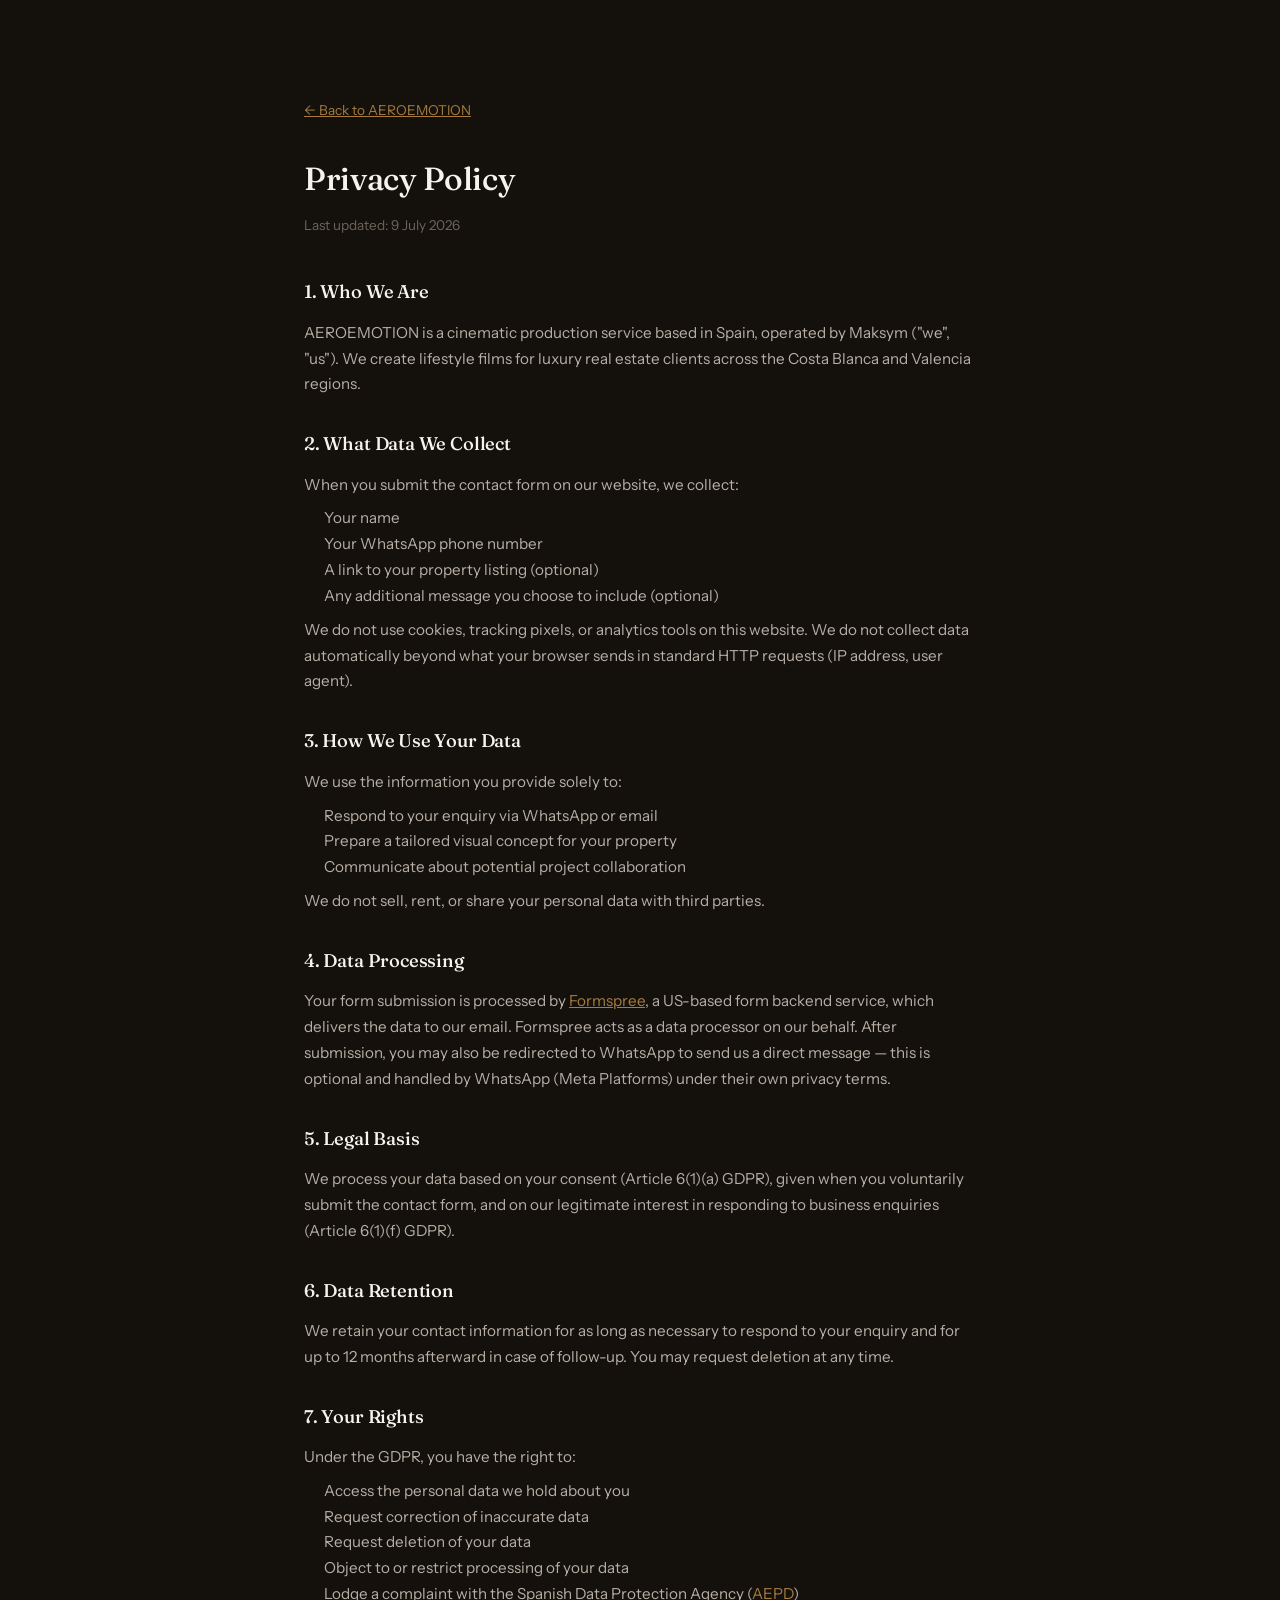
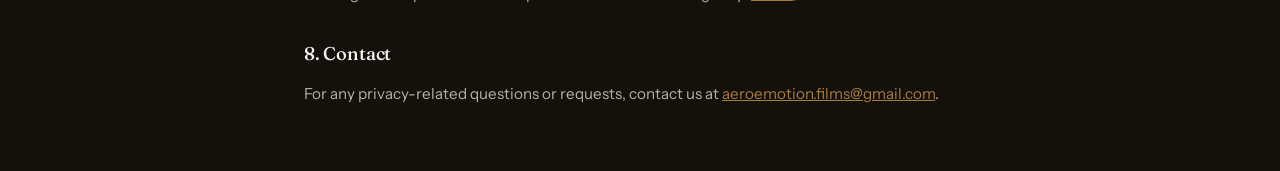
==== commit a5b81341: "Update contact email and reel username to match real accounts Email changed to aeroemotion.films@gma" ====
--- a/privacy.html
+++ b/privacy.html
@@ -73,7 +73,7 @@
   </ul>
 
   <h2>8. Contact</h2>
-  <p>For any privacy-related questions or requests, contact us at <a href="mailto:hello@aeroemotion.es">hello@aeroemotion.es</a>.</p>
+  <p>For any privacy-related questions or requests, contact us at <a href="mailto:aeroemotion.films@gmail.com">aeroemotion.films@gmail.com</a>.</p>
 </main>
 
 </body>
